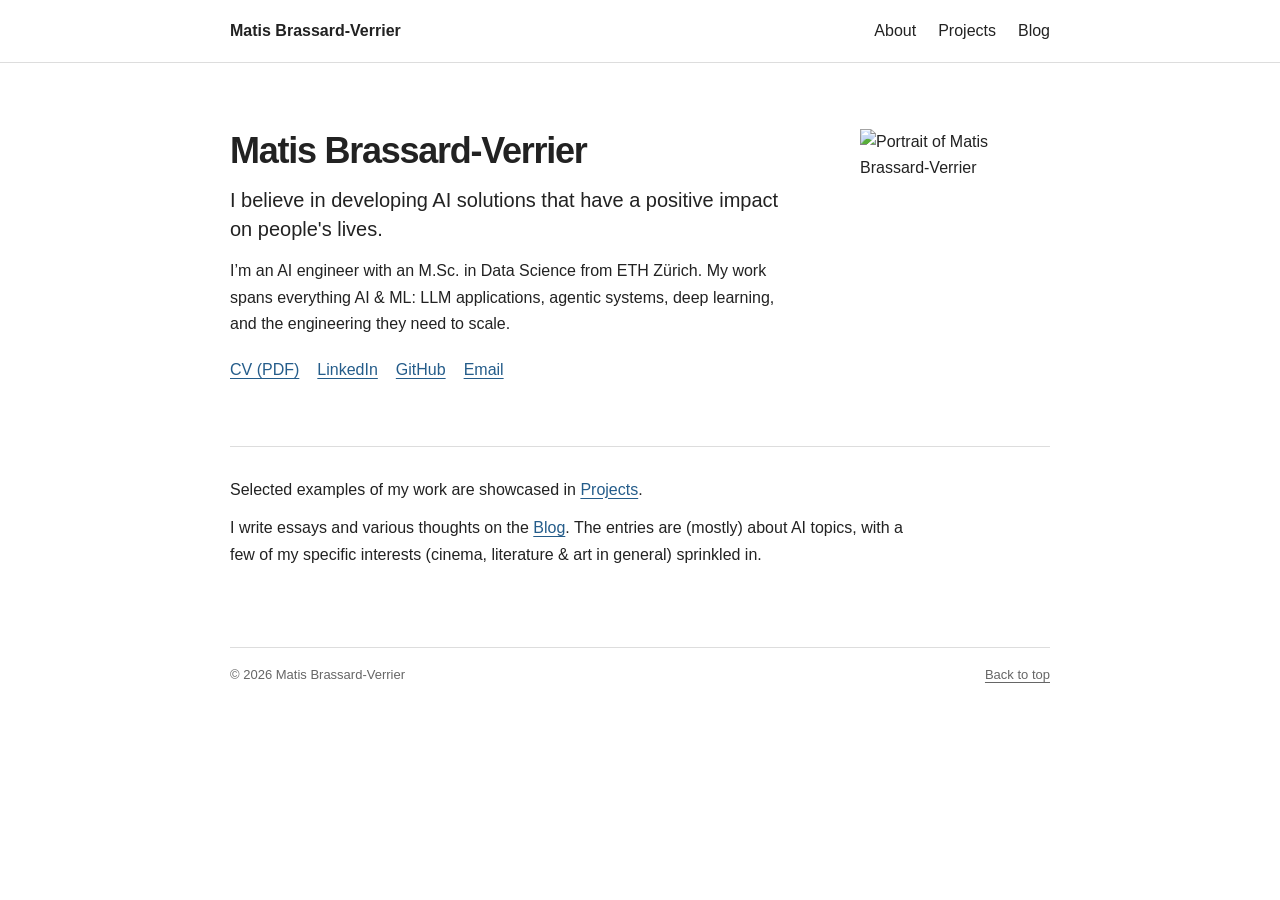
==== index.html @ 7842209d "feat: hello world" ====
<!doctype html>
<html lang="en">
<head>
  <meta charset="utf-8">
  <meta name="viewport" content="width=device-width, initial-scale=1">
  <meta name="description" content="Matis Brassard-Verrier is an AI engineer building useful, dependable AI systems.">
  <title>Matis Brassard-Verrier</title>
  <link rel="icon" href="assets/favicon.svg" type="image/svg+xml">
  <link rel="stylesheet" href="assets/site.css">
</head>
<body id="top">
  <header class="site-header">

    <nav class="nav wrap" aria-label="Main navigation">
      <a class="site-name" href="./index.html">Matis Brassard-Verrier</a>
      <div class="nav-links"><a href="#about">About</a><a href="projects/index.html">Projects</a><a href="blog/index.html">Blog</a></div>
    </nav>
  </header>

  <main class="wrap">
    <section class="intro" aria-labelledby="intro-title">
      <div class="intro-copy">
        <h1 id="intro-title">Matis Brassard-Verrier</h1>
        <p class="lead">I believe in developing AI solutions that have a positive impact on people's lives.</p>
        <p>I’m an AI engineer with an M.Sc. in Data Science from ETH Zürich. My work spans everything AI & ML: LLM applications, agentic systems, deep learning, and the engineering they need to scale.</p>
        <p class="quick-links"><a href="assets/current-cv.pdf">CV (PDF)</a><a href="https://linkedin.com/in/matisbv">LinkedIn</a><a href="https://github.com/matisbv">GitHub</a><a href="mailto:matisbrassardverrier@gmail.com">Email</a></p>
      </div>
      <img class="portrait" src="https://github.com/matisbv.png?size=480" alt="Portrait of Matis Brassard-Verrier">
    </section>

    <section class="content-section">
      <p>Selected examples of my work are showcased in <a href="projects/index.html">Projects</a>.</p>
      <p>I write essays and various thoughts on the <a href="blog/index.html">Blog</a>. The entries are (mostly) about AI topics, with a few of my specific interests (cinema, literature & art in general) sprinkled in.</p>
    </section>
  </main>

  <footer class="wrap site-footer"><span>© 2026 Matis Brassard-Verrier</span><a href="#top">Back to top</a></footer>
</body>
</html>
---- assets/site.css ----
:root { color-scheme: light; --ink: #222; --muted: #666; --rule: #ddd; --width: 820px; }
* { box-sizing: border-box; }
html { scroll-behavior: smooth; }
body { margin: 0; color: var(--ink); background: #fff; font: 16px/1.65 Arial, Helvetica, sans-serif; }
a { color: #245c8a; text-decoration: underline; text-underline-offset: 3px; }
a:hover { color: #163c5c; }
.wrap { width: min(var(--width), calc(100% - 40px)); margin: 0 auto; }
.site-header { border-bottom: 1px solid var(--rule); }
.nav { min-height: 62px; display: flex; align-items: center; justify-content: space-between; gap: 24px; }
.site-name { color: var(--ink); font-weight: 600; text-decoration: none; }
.nav-links { display: flex; gap: 22px; }
.nav-links a { color: var(--ink); text-decoration: none; }
.nav-links a:hover { text-decoration: underline; text-underline-offset: 4px; }
main { padding-bottom: 35px; }
.intro { display: grid; grid-template-columns: 1fr 190px; align-items: start; gap: 44px; padding: 66px 0 48px; }
.intro h1 { margin: 0 0 14px; font-size: 36px; line-height: 1.2; font-weight: 600; letter-spacing: -.035em; }
.intro p { max-width: 560px; margin: 0 0 14px; }
.intro .kicker { margin-bottom: 15px; color: var(--muted); font-size: 14px; }
.intro .lead { font-size: 20px; line-height: 1.45; }
.quick-links { display: flex; flex-wrap: wrap; gap: 0 18px; margin-top: 20px !important; }
.portrait { display: block; width: 190px; aspect-ratio: 4 / 5; object-fit: cover; }
.content-section { border-top: 1px solid var(--rule); padding: 30px 0 32px; }
h2 { margin: 0 0 15px; font-size: 23px; line-height: 1.3; font-weight: 600; }
.content-section p { max-width: 700px; margin: 0 0 12px; }
.site-footer { display: flex; justify-content: space-between; gap: 15px; border-top: 1px solid var(--rule); padding-top: 16px; padding-bottom: 28px; color: var(--muted); font-size: 13px; }
.site-footer a { color: var(--muted); }
.subpage { min-height: calc(100vh - 120px); padding-top: 57px; }
.subpage h1 { margin: 0 0 15px; font-size: 34px; line-height: 1.2; font-weight: 600; letter-spacing: -.03em; }
.subpage-intro { max-width: 650px; margin: 0 0 36px; color: var(--muted); }
.subpage .content-section { padding-top: 24px; }
.back-link { display: inline-block; margin: 0 0 27px; font-size: 14px; }
@media (max-width: 620px) {
  .nav { align-items: flex-start; flex-direction: column; gap: 7px; padding: 13px 0; }
  .nav-links { flex-wrap: wrap; gap: 6px 17px; font-size: 14px; }
  .intro { grid-template-columns: 1fr; gap: 22px; padding: 43px 0 35px; }
  .intro h1 { font-size: 31px; }
  .intro .lead { font-size: 18px; }
  .portrait { grid-row: 1; width: 145px; }
  .site-footer { font-size: 12px; }
}
@media (prefers-reduced-motion: reduce) { html { scroll-behavior: auto; } }
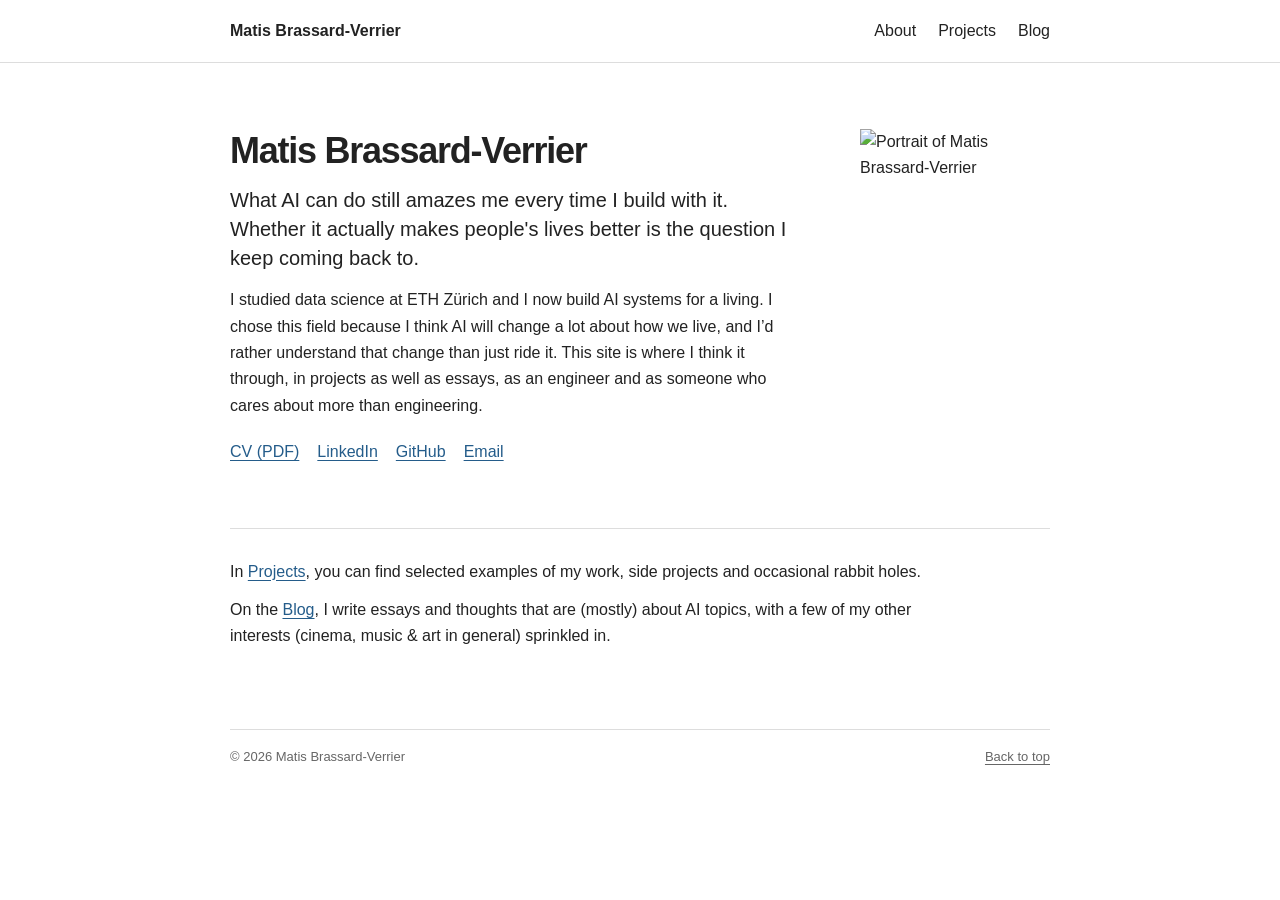
==== commit 1f19be29: "feat: add VAE music project, dark mode and new intro - Add the "What a neural network learned from 2" ====
--- a/index.html
+++ b/index.html
@@ -21,16 +21,16 @@
     <section class="intro" aria-labelledby="intro-title">
       <div class="intro-copy">
         <h1 id="intro-title">Matis Brassard-Verrier</h1>
-        <p class="lead">I believe in developing AI solutions that have a positive impact on people's lives.</p>
-        <p>I’m an AI engineer with an M.Sc. in Data Science from ETH Zürich. My work spans everything AI & ML: LLM applications, agentic systems, deep learning, and the engineering they need to scale.</p>
+        <p class="lead">What AI can do still amazes me every time I build with it. Whether it actually makes people's lives better is the question I keep coming back to.</p>
+        <p>I studied data science at ETH Zürich and I now build AI systems for a living. I chose this field because I think AI will change a lot about how we live, and I’d rather understand that change than just ride it. This site is where I think it through, in projects as well as essays, as an engineer and as someone who cares about more than engineering.</p>
         <p class="quick-links"><a href="assets/current-cv.pdf">CV (PDF)</a><a href="https://linkedin.com/in/matisbv">LinkedIn</a><a href="https://github.com/matisbv">GitHub</a><a href="mailto:matisbrassardverrier@gmail.com">Email</a></p>
       </div>
       <img class="portrait" src="https://github.com/matisbv.png?size=480" alt="Portrait of Matis Brassard-Verrier">
     </section>
 
     <section class="content-section">
-      <p>Selected examples of my work are showcased in <a href="projects/index.html">Projects</a>.</p>
-      <p>I write essays and various thoughts on the <a href="blog/index.html">Blog</a>. The entries are (mostly) about AI topics, with a few of my specific interests (cinema, literature & art in general) sprinkled in.</p>
+      <p>In <a href="projects/index.html">Projects</a>, you can find selected examples of my work, side projects and occasional rabbit holes.</p>
+      <p>On the <a href="blog/index.html">Blog</a>, I write essays and thoughts that are (mostly) about AI topics, with a few of my other interests (cinema, music & art in general) sprinkled in.</p>
     </section>
   </main>
 
--- a/assets/site.css
+++ b/assets/site.css
@@ -1,9 +1,12 @@
-:root { color-scheme: light; --ink: #222; --muted: #666; --rule: #ddd; --width: 820px; }
+:root { color-scheme: light dark; --ink: #222; --muted: #666; --rule: #ddd; --background: #fff; --link: #245c8a; --link-hover: #163c5c; --width: 820px; }
+@media (prefers-color-scheme: dark) {
+  :root { --ink: #e6e6e6; --muted: #a3a3a3; --rule: #3a3a3a; --background: #161616; --link: #8cb8e0; --link-hover: #b9d5ef; }
+}
 * { box-sizing: border-box; }
 html { scroll-behavior: smooth; }
-body { margin: 0; color: var(--ink); background: #fff; font: 16px/1.65 Arial, Helvetica, sans-serif; }
-a { color: #245c8a; text-decoration: underline; text-underline-offset: 3px; }
-a:hover { color: #163c5c; }
+body { margin: 0; color: var(--ink); background: var(--background); font: 16px/1.65 Arial, Helvetica, sans-serif; }
+a { color: var(--link); text-decoration: underline; text-underline-offset: 3px; }
+a:hover { color: var(--link-hover); }
 .wrap { width: min(var(--width), calc(100% - 40px)); margin: 0 auto; }
 .site-header { border-bottom: 1px solid var(--rule); }
 .nav { min-height: 62px; display: flex; align-items: center; justify-content: space-between; gap: 24px; }
@@ -24,10 +27,11 @@
 .content-section p { max-width: 700px; margin: 0 0 12px; }
 .site-footer { display: flex; justify-content: space-between; gap: 15px; border-top: 1px solid var(--rule); padding-top: 16px; padding-bottom: 28px; color: var(--muted); font-size: 13px; }
 .site-footer a { color: var(--muted); }
-.subpage { min-height: calc(100vh - 120px); padding-top: 57px; }
+.subpage { padding-top: 57px; }
 .subpage h1 { margin: 0 0 15px; font-size: 34px; line-height: 1.2; font-weight: 600; letter-spacing: -.03em; }
 .subpage-intro { max-width: 650px; margin: 0 0 36px; color: var(--muted); }
 .subpage .content-section { padding-top: 24px; }
+.project-preview { display: block; width: 100%; max-width: 700px; height: auto; margin: 18px 0 0; }
 .back-link { display: inline-block; margin: 0 0 27px; font-size: 14px; }
 @media (max-width: 620px) {
   .nav { align-items: flex-start; flex-direction: column; gap: 7px; padding: 13px 0; }
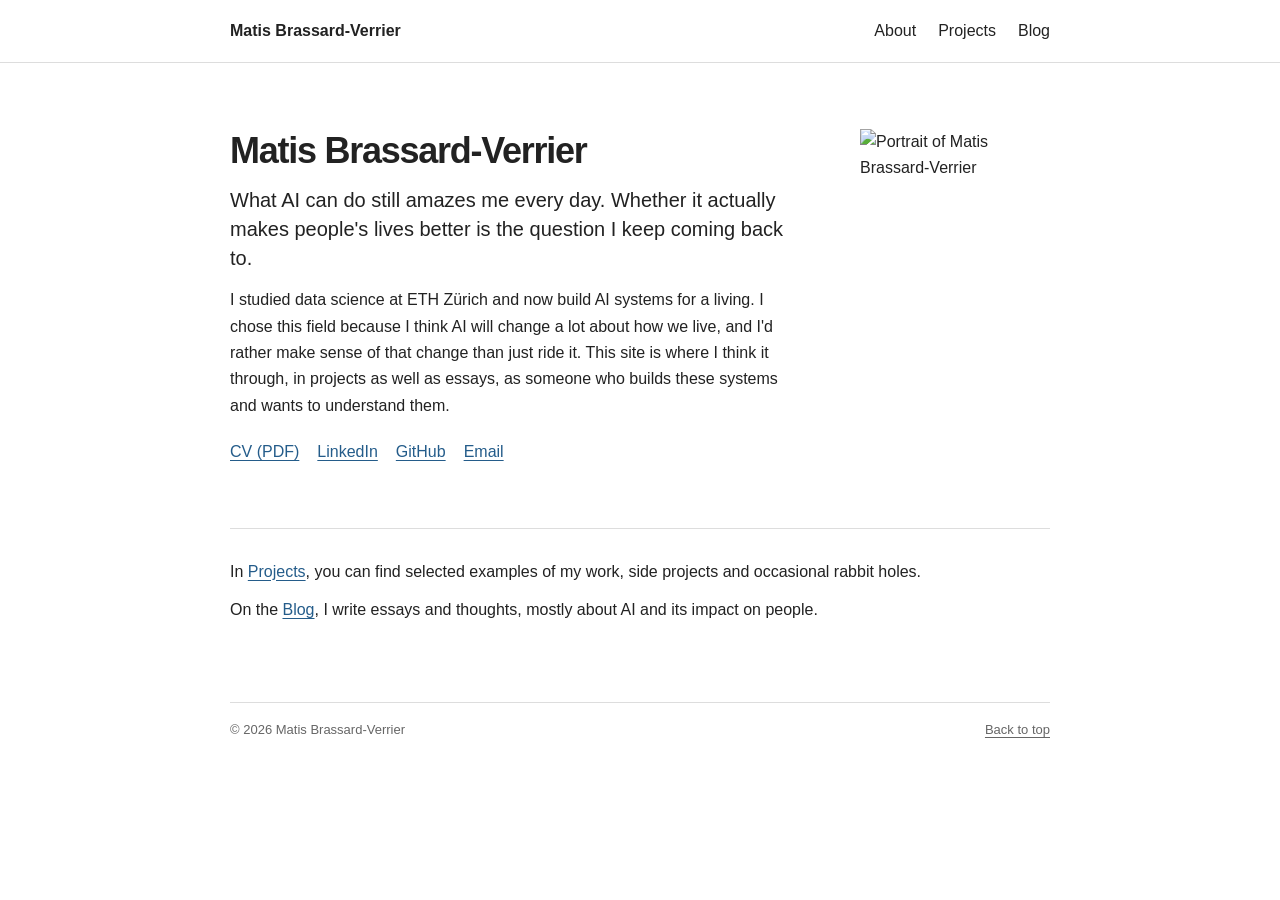
==== commit f8f0e792: "feat: refine home page intro and update CV Co-Authored-By: Claude Opus 5.5 <noreply@anthropic.com>" ====
--- a/index.html
+++ b/index.html
@@ -21,8 +21,8 @@
     <section class="intro" aria-labelledby="intro-title">
       <div class="intro-copy">
         <h1 id="intro-title">Matis Brassard-Verrier</h1>
-        <p class="lead">What AI can do still amazes me every time I build with it. Whether it actually makes people's lives better is the question I keep coming back to.</p>
-        <p>I studied data science at ETH Zürich and I now build AI systems for a living. I chose this field because I think AI will change a lot about how we live, and I’d rather understand that change than just ride it. This site is where I think it through, in projects as well as essays, as an engineer and as someone who cares about more than engineering.</p>
+        <p class="lead">What AI can do still amazes me every day. Whether it actually makes people's lives better is the question I keep coming back to.</p>
+        <p>I studied data science at ETH Zürich and now build AI systems for a living. I chose this field because I think AI will change a lot about how we live, and I'd rather make sense of that change than just ride it. This site is where I think it through, in projects as well as essays, as someone who builds these systems and wants to understand them.</p>
         <p class="quick-links"><a href="assets/current-cv.pdf">CV (PDF)</a><a href="https://linkedin.com/in/matisbv">LinkedIn</a><a href="https://github.com/matisbv">GitHub</a><a href="mailto:matisbrassardverrier@gmail.com">Email</a></p>
       </div>
       <img class="portrait" src="https://github.com/matisbv.png?size=480" alt="Portrait of Matis Brassard-Verrier">
@@ -30,7 +30,7 @@
 
     <section class="content-section">
       <p>In <a href="projects/index.html">Projects</a>, you can find selected examples of my work, side projects and occasional rabbit holes.</p>
-      <p>On the <a href="blog/index.html">Blog</a>, I write essays and thoughts that are (mostly) about AI topics, with a few of my other interests (cinema, music & art in general) sprinkled in.</p>
+      <p>On the <a href="blog/index.html">Blog</a>, I write essays and thoughts, mostly about AI and its impact on people.</p>
     </section>
   </main>
 
